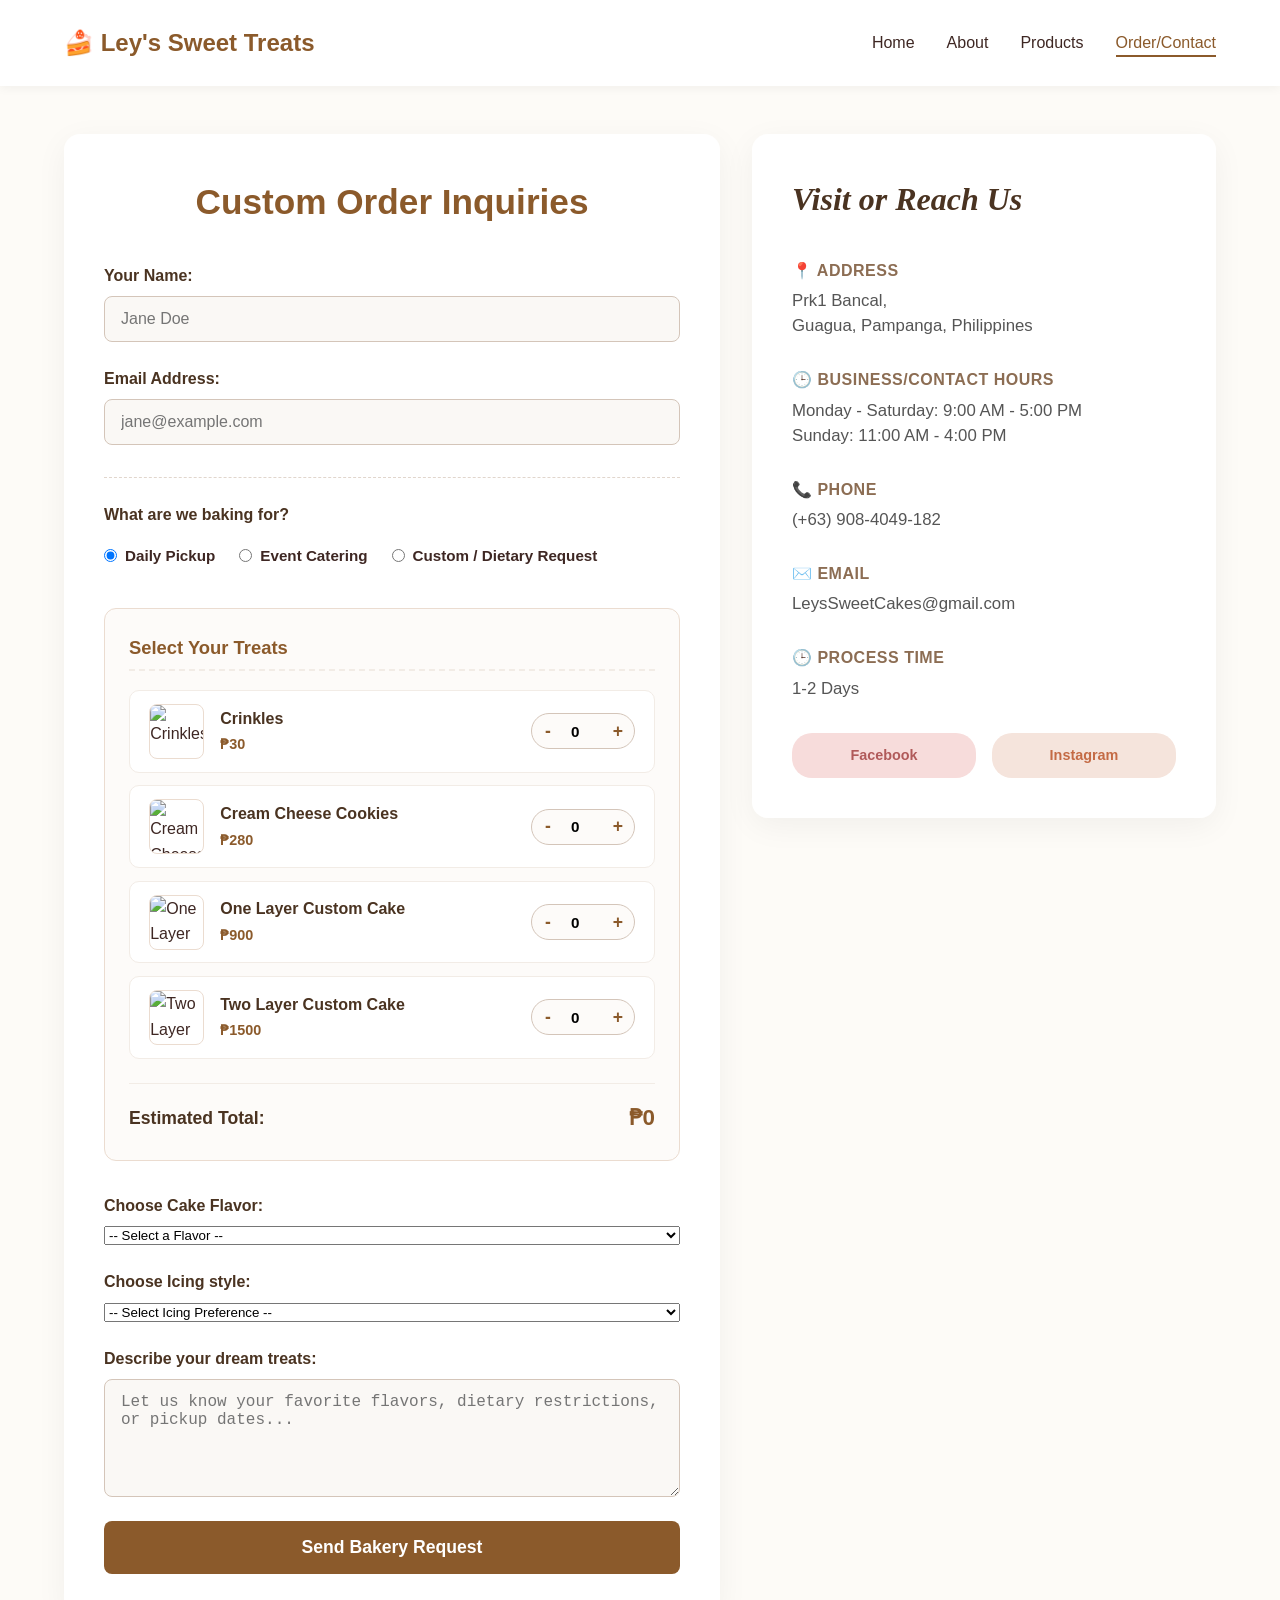
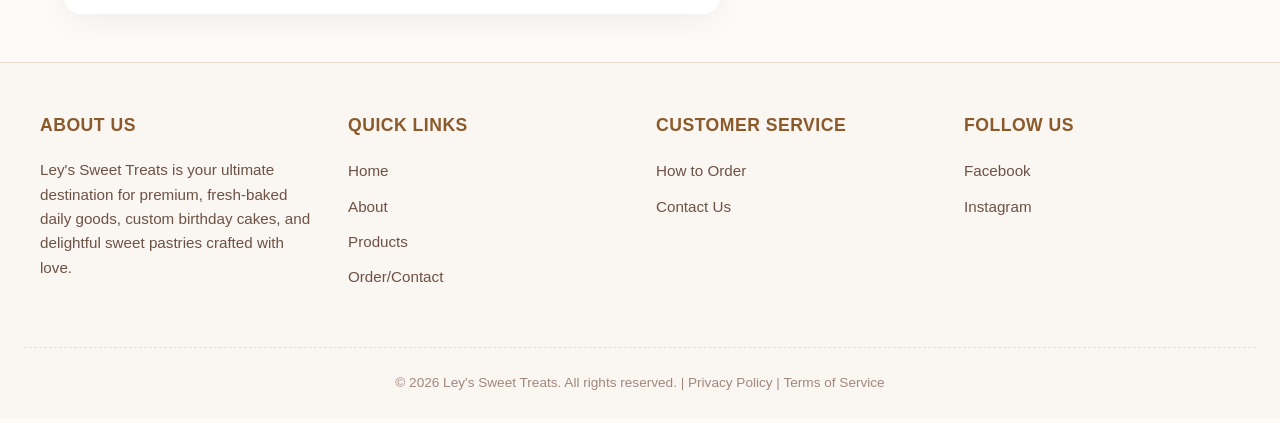
==== contact.html @ 50388822 "Add files via upload" ====
<!DOCTYPE html>
<html lang="en">
<head>
    <meta charset="UTF-8">
    <meta name="viewport" content="width=device-width, initial-scale=1.0">
    <title>Order & Contact - Ley's Sweet Treats</title>
    <link rel="stylesheet" href="Midterm.css">
</head>
<body>

    <header class="main-header">
        <div class="logo">🍰 Ley's Sweet Treats</div>
        <nav class="main-nav">
            <ul>
                <li><a href="Midterm.html">Home</a></li>
                <li><a href="about.html">About</a></li>
                <li><a href="services.html">Products</a></li>
                <li><a href="contact.html" class="active">Order/Contact</a></li>
            </ul>
        </nav>
    </header>

    <main class="contact-page-container">
        
        <section class="contact-form-card">
            <h2 class="form-title">Custom Order Inquiries</h2>
            
            <form action="#" method="POST" class="bakery-form">
                
                <div class="input-field-group">
                    <label for="fullName">Your Name:</label>
                    <input type="text" id="fullName" name="fullName" placeholder="Jane Doe" required>
                </div>

                <div class="input-field-group">
                    <label for="email">Email Address:</label>
                    <input type="email" id="email" name="email" placeholder="jane@example.com" required>
                </div>

                <div class="contact-method-container">
                    <span class="method-title">What are we baking for?</span>
                    <div class="radio-options-row">
                        <label class="radio-label">
                            <input type="radio" name="orderType" value="Daily Pickup" checked> 
                            <span>Daily Pickup</span>
                        </label>
                        <label class="radio-label">
                            <input type="radio" name="orderType" value="Event Catering"> 
                            <span>Event Catering</span>
                        </label>
                        <label class="radio-label">
                            <input type="radio" name="orderType" value="Custom Request" id="type-custom"> 
                            <span>Custom / Dietary Request</span>
                        </label>
                    </div>
                </div>

                <div class="bakery-menu-selection">
                    <span class="selection-title">Select Your Treats</span>
                    
                    <div class="menu-selection-row">
                        <div class="item-meta">
                            <img src="L3.jpg" alt="Crinkles" class="thumb-img">
                            <div class="text-details">
                                <h4>Crinkles</h4>
                                <span class="item-unit-price">₱30</span>
                            </div>
                        </div>
                        <div class="counter-box">
                            <button type="button" class="qty-btn minus" onclick="updateQty('crinkles-qty', -1)">-</button>
                            <input type="number" id="crinkles-qty" name="qty_crinkles" value="0" min="0" readonly>
                            <button type="button" class="qty-btn plus" onclick="updateQty('crinkles-qty', 1)">+</button>
                        </div>
                    </div>

                    <div class="menu-selection-row">
                        <div class="item-meta">
                            <img src="L2.jpg" alt="Cream Cheese Cookies" class="thumb-img">
                            <div class="text-details">
                                <h4>Cream Cheese Cookies</h4>
                                <span class="item-unit-price">₱280</span>
                            </div>
                        </div>
                        <div class="counter-box">
                            <button type="button" class="qty-btn minus" onclick="updateQty('cookies-qty', -1)">-</button>
                            <input type="number" id="cookies-qty" name="qty_cookies" value="0" min="0" readonly>
                            <button type="button" class="qty-btn plus" onclick="updateQty('cookies-qty', 1)">+</button>
                        </div>
                    </div>

                    <div class="menu-selection-row">
                        <div class="item-meta">
                            <img src="L4.jpg" alt="One Layer Custom Cake" class="thumb-img">
                            <div class="text-details">
                                <h4>One Layer Custom Cake</h4>
                                <span class="item-unit-price">₱900</span>
                            </div>
                        </div>
                        <div class="counter-box">
                            <button type="button" class="qty-btn minus" onclick="updateQty('cake1-qty', -1)">-</button>
                            <input type="number" id="cake1-qty" name="qty_cake1" value="0" min="0" readonly>
                            <button type="button" class="qty-btn plus" onclick="updateQty('cake1-qty', 1)">+</button>
                        </div>
                    </div>

                    <div class="menu-selection-row">
                        <div class="item-meta">
                            <img src="L5.jpg" alt="Two Layer Custom Cake" class="thumb-img">
                            <div class="text-details">
                                <h4>Two Layer Custom Cake</h4>
                                <span class="item-unit-price">₱1500</span>
                            </div>
                        </div>
                        <div class="counter-box">
                            <button type="button" class="qty-btn minus" onclick="updateQty('cake2-qty', -1)">-</button>
                            <input type="number" id="cake2-qty" name="qty_cake2" value="0" min="0" readonly>
                            <button type="button" class="qty-btn plus" onclick="updateQty('cake2-qty', 1)">+</button>
                        </div>
                    </div>

                    <div class="total-summary-row">
                        <span>Estimated Total:</span>
                        <strong id="estimated-total">₱0</strong>
                    </div>
                </div>

                <div class="cake-customization-group" id="cakeOptions">
                    <div class="input-field-group">
                        <label for="cakeFlavor">Choose Cake Flavor:</label>
                        <select id="cakeFlavor" name="cakeFlavor">
                            <option value="none">-- Select a Flavor --</option>
                            <option value="chocolate">Chocolate</option>
                            <option value="ube">Ube</option>
                            <option value="vanilla">Vanilla</option>
                            <option value="mix">Custom Mix</option>
                            <option value="others">Others</option>
                        </select>
                    </div>
                    <div class="input-field-group">
                        <label for="cakeIcing">Choose Icing style:</label>
                        <select id="cakeIcing" name="cakeIcing">
                            <option value="none">-- Select Icing Preference --</option>
                            <option value="whipped-cream">Velvety Whipped Cream</option>
                            <option value="buttercream">Classic Buttercream</option>
                            <option value="Fondant">Fondant</option>
                            <option value="no-icing">Others</option>
                        </select>
                    </div>
                </div>

                <div class="input-field-group">
                    <label for="message">Describe your dream treats:</label>
                    <textarea id="message" name="message" rows="5" placeholder="Let us know your favorite flavors, dietary restrictions, or pickup dates..." required></textarea>
                </div>

                <button type="submit" class="send-request-btn">Send Bakery Request</button>
            </form>
        </section>

        <aside class="contact-info-card">
            <h2>Visit or Reach Us</h2>
            
            <div class="info-block">
                <h3>📍 Address</h3>
                <p>Prk1 Bancal,<br>Guagua, Pampanga, Philippines</p>
            </div>

            <div class="info-block">
                <h3>🕒 Business/Contact Hours</h3>
                <p>Monday - Saturday: 9:00 AM - 5:00 PM<br>Sunday: 11:00 AM - 4:00 PM</p>
            </div>

            <div class="info-block">
                <h3>📞 Phone</h3>
                <p>(+63) 908-4049-182</p>
            </div>

            <div class="info-block">
                <h3>✉️ Email</h3>
                <p class="email-link">LeysSweetCakes@gmail.com</p>
            </div>
            
            <div class="info-block">
                <h3>🕒 Process Time </h3>
                <p>1-2 Days</p>
            </div>

            <div class="social-button-group">
                <a href="https://www.facebook.com/arleen.mahia" target="_blank" class="social-badge btn-fb">Facebook</a>
                <a href="https://www.instagram.com/arleenmahia/" target="_blank" class="social-badge btn-ig">Instagram</a>
            </div>
        </aside>

    </main>

    <footer class="main-footer">
        <div class="footer-container">
            
            <div class="footer-column">
                <h3>About Us</h3>
                <p>Ley's Sweet Treats is your ultimate destination for premium, fresh-baked daily goods, custom birthday cakes, and delightful sweet pastries crafted with love.</p>
            </div>

            <div class="footer-column">
                <h3>Quick Links</h3>
                <ul>
                    <li><a href="Midterm.html">Home</a></li>
                    <li><a href="about.html">About</a></li>                   
                    <li><a href="services.html">Products</a></li>
                    <li><a href="contact.html">Order/Contact</a></li>
                </ul>
            </div>

            <div class="footer-column">
                <h3>Customer Service</h3>
                <ul>
                    <li><a href="howtoorder.html">How to Order</a></li>
                    <li><a href="contact.html">Contact Us</a></li>
                </ul>
            </div>

            <div class="footer-column">
                <h3>Follow Us</h3>
                <ul>
                    <li><a href="https://facebook.com" target="_blank">Facebook</a></li>
                    <li><a href="https://instagram.com" target="_blank">Instagram</a></li>
                </ul>
            </div>

        </div>

        <div class="footer-bottom">
            <p>&copy; 2026 Ley's Sweet Treats. All rights reserved. | Privacy Policy | Terms of Service</p>
        </div>
    </footer>

    <script>
    function updateQty(inputId, change) {
        const qtyInput = document.getElementById(inputId);
        let currentVal = parseInt(qtyInput.value) || 0;
        currentVal += change;
        if (currentVal < 0) currentVal = 0;
        qtyInput.value = currentVal;
        calculateTotal();
    }

    function calculateTotal() {
        const pricingMatrix = {
            'crinkles-qty': 30,
            'cookies-qty': 280,
            'cake1-qty': 900,
            'cake2-qty': 1500
        };
        let combinedTotal = 0;
        for (const [id, price] of Object.entries(pricingMatrix)) {
            const itemQuantity = parseInt(document.getElementById(id).value) || 0;
            combinedTotal += itemQuantity * price;
        }
        document.getElementById('estimated-total').innerText = '₱' + combinedTotal.toLocaleString();
    }

    window.addEventListener('DOMContentLoaded', () => {
        const urlParams = new URLSearchParams(window.location.search);
        if (urlParams.get('product') === 'cake') {
            const typeCustomRadio = document.getElementById('type-custom');
            if(typeCustomRadio) typeCustomRadio.checked = true;
            
            updateQty('cake1-qty', 1); 
            const cakeFlavorSelect = document.getElementById('cakeFlavor');
            if(cakeFlavorSelect) cakeFlavorSelect.focus();
        }
    });
    </script>

</body>
</html>
---- Midterm.css ----
:root {
    --primary-color: #8B5A2B;   
    --accent-color: #D2B48C;     
    --accent-dark: #5C3A21;   
    --bg-light: #FDFBF7;         
    --bg-card: #FFFFFF;
    --text-main: #3E2723;        
    --text-muted: #795548;
    --success-color: #4CAF50;
    --border-radius: 8px;
    --transition-speed: 0.3s;
}

* {
    box-sizing: border-box;
    margin: 0;
    padding: 0;
}

body {
    font-family: 'Segoe UI', Tahoma, Geneva, Verdana, sans-serif;
    background-color: var(--bg-light);
    color: var(--text-main);
    line-height: 1.6;
}

.main-header {
    background-color: var(--bg-card);
    display: flex;
    justify-content: space-between;
    align-items: center;
    padding: 1.5rem 5%;
    box-shadow: 0 2px 10px rgba(0, 0, 0, 0.05);
    position: sticky;
    top: 0;
    z-index: 1000;
}

.logo {
    font-size: 1.5rem;
    font-weight: bold;
    color: var(--primary-color);
}

.main-nav ul {
    list-style: none;
    display: flex;
    gap: 2rem;
}

.main-nav a {
    text-decoration: none;
    color: var(--text-main);
    font-weight: 500;
    transition: color var(--transition-speed);
}

.main-nav a:hover,
.main-nav a.active {
    color: var(--primary-color);
    border-bottom: 2px solid var(--primary-color);
    padding-bottom: 4px;
}

.hero-section {
    background: linear-gradient(rgba(160, 153, 149, 0.6), rgba(133, 129, 127, 0.7)), 
                url('Lhey.jpg') no-repeat center center/cover;
    height: 50vh;
    display: flex;
    align-items: center;
    justify-content: center;
    text-align: center;
    color: #ffffff;
    padding: 0 1rem;
}

.hero-content h1 {
    font-size: 3rem;
    margin-bottom: 1rem;
    text-shadow: 1px 1px 5px rgba(0,0,0,0.5);
}

.hero-content p {
    font-size: 1.25rem;
    max-width: 600px;
    margin: 0 auto 2rem auto;
}

.cta-btn {
    display: inline-block;
    background-color: var(--primary-color);
    color: #ffffff;
    padding: 0.8rem 2rem;
    text-decoration: none;
    border-radius: var(--border-radius);
    font-weight: bold;
    transition: background-color var(--transition-speed);
}

.cta-btn:hover {
    background-color: var(--accent-dark);
}

.menu-section {
    padding: 5rem 5%;
    max-width: 1200px;
    margin: 0 auto;
}

.menu-section h2 {
    text-align: center;
    font-size: 2.4rem;
    margin-bottom: 0.5rem;
    color: var(--accent-dark);
}

.menu-subtitle {
    text-align: center;
    color: var(--text-muted);
    font-style: italic;
    margin-bottom: 3rem;
    font-size: 1.1rem;
}

.menu-grid {
    display: grid;
    grid-template-columns: repeat(auto-fit, minmax(280px, 1fr));
    gap: 2rem;
}

.menu-card {
    background-color: var(--bg-card);
    border-radius: var(--border-radius);
    overflow: hidden;
    box-shadow: 0 4px 12px rgba(92, 58, 33, 0.06);
    display: flex;
    flex-direction: column;
    border: 1px solid rgba(210, 180, 140, 0.3);
    transition: transform var(--transition-speed), box-shadow var(--transition-speed);
}

.menu-card:hover {
    transform: translateY(-4px);
    box-shadow: 0 8px 20px rgba(92, 58, 33, 0.12);
}

.card-image img {
    width: 100%;
    height: 200px;
    object-fit: cover;
}

.card-content {
    padding: 1.5rem;
    display: flex;
    flex-direction: column;
    flex-grow: 1;
}

.card-header {
    display: flex;
    justify-content: space-between;
    align-items: baseline;
    margin-bottom: 0.75rem;
}

.menu-card h3 {
    font-size: 1.3rem;
    color: var(--accent-dark);
    font-weight: 600;
}

.card-content .price {
    font-size: 1.4rem;
    font-weight: 700;
    color: var(--primary-color);
    padding: 0;
}

.card-content .description {
    color: var(--text-muted);
    font-size: 0.95rem;
    line-height: 1.5;
    margin-bottom: 1.5rem;
    flex-grow: 1; 
}

.menu-btn {
    background-color: transparent;
    border: 1px solid var(--primary-color);
    color: var(--primary-color);
    padding: 0.6rem 1rem;
    border-radius: var(--border-radius);
    font-weight: 600;
    cursor: pointer;
    font-size: 0.95rem;
    transition: all var(--transition-speed);
}

.menu-btn:hover {
    background-color: var(--primary-color);
    color: #ffffff;
}

.form-section {
    background-color: #F4EFE6; 
    padding: 5rem 5%;
}

.form-section h2 {
    text-align: center;
    font-size: 2.2rem;
    margin-bottom: 2.5rem;
    color: var(--accent-dark);
}

.form-container {
    max-width: 650px;
    margin: 0 auto;
    background-color: var(--bg-card);
    padding: 2.5rem;
    border-radius: var(--border-radius);
    box-shadow: 0 4px 15px rgba(0,0,0,0.05);
}

.form-group {
    margin-bottom: 1.5rem;
}

.form-group label, 
.radio-label {
    display: block;
    margin-bottom: 0.5rem;
    font-weight: 600;
    color: var(--text-main);
}

.form-group input[type="text"],
.form-group input[type="email"],
.form-group textarea {
    width: 100%;
    padding: 0.75rem;
    border: 1px solid var(--accent-color);
    border-radius: var(--border-radius);
    background-color: var(--bg-light);
    font-family: inherit;
    font-size: 1rem;
    transition: outline var(--transition-speed), border-color var(--transition-speed);
}

.form-group input:focus,
.form-group textarea:focus {
    outline: none;
    border-color: var(--primary-color);
    box-shadow: 0 0 0 3px rgba(139, 90, 43, 0.15);
}

.radio-group {
    display: flex;
    flex-direction: column;
    gap: 0.5rem;
    margin-top: 0.5rem;
}

@media (min-width: 480px) {
    .radio-group {
        flex-direction: row;
        gap: 1.5rem;
    }
}

.radio-group label {
    display: inline;
    font-weight: normal;
    margin-left: 0.3rem;
    cursor: pointer;
}

.radio-group input[type="radio"] {
    accent-color: var(--primary-color);
    cursor: pointer;
}

.submit-btn {
    width: 100%;
    background-color: var(--primary-color);
    color: #ffffff;
    border: none;
    padding: 1rem;
    font-size: 1.1rem;
    font-weight: bold;
    border-radius: var(--border-radius);
    cursor: pointer;
    transition: background-color var(--transition-speed);
}

.submit-btn:hover {
    background-color: var(--accent-dark);
}

.main-footer {
    background-color: #faf6f2; 
    color: #5c4033; 
    padding: 3rem 1.5rem 1.5rem 1.5rem;
    font-family: 'Segoe UI', Tahoma, Geneva, Verdana, sans-serif;
    border-top: 1px solid #ebdcd0; 
}

.footer-container {
    display: flex;
    justify-content: space-between;
    gap: 2rem;
    max-width: 1200px;
    margin: 0 auto;
    flex-wrap: wrap;
}

.footer-column {
    flex: 1;
    min-width: 200px;
}

.footer-column h3 {
    color: #8b5a2b; 
    font-size: 1.1rem;
    margin-bottom: 1.2rem;
    text-transform: uppercase;
    letter-spacing: 0.5px;
    font-weight: 700;
}

.footer-column p {
    font-size: 0.95rem;
    line-height: 1.6;
    color: #6d5245;
}

.footer-column ul {
    list-style: none;
    padding: 0;
    margin: 0;
}

.footer-column ul li {
    margin-bottom: 0.6rem;
}

.footer-column ul li a {
    color: #6d5245;
    text-decoration: none;
    font-size: 0.95rem;
    transition: color 0.2s ease, padding-left 0.2s ease;
}

.footer-column ul li a:hover {
    color: #8b5a2b; 
    padding-left: 4px; 
}


.footer-bottom {
    margin-top: 3rem;
    padding-top: 1.5rem;
    border-top: 1px dashed #ebdcd0;
    text-align: center;
}

.footer-bottom p {
    font-size: 0.85rem;
    color: #a0887c;
}
@media (max-width: 768px) {
    .footer-container {
        flex-direction: column;
        gap: 2.5rem;
    }
}

@media (max-width: 768px) {
    .main-header {
        flex-direction: column;
        gap: 1rem;
        padding: 1rem;
    }

    .main-nav ul {
        gap: 1rem;
    }

    .hero-content h1 {
        font-size: 2.2rem;
    }

    .pricing-card.featured {
        transform: none; 
    }

    .form-container {
        padding: 1.5rem;
    }
}

.contact-page-container {
    display: flex;
    gap: 2rem;
    max-width: 1200px;
    margin: 3rem auto;
    padding: 0 1.5rem;
    align-items: flex-start;
}

.contact-form-card, .contact-info-card {
    background: rgba(255, 255, 255, 0.95);
    border-radius: 16px;
    padding: 2.5rem;
    box-shadow: 0 8px 32px rgba(0, 0, 0, 0.05);
}

.contact-form-card {
    flex: 1.5; 
}

.contact-info-card {
    flex: 1;
}

.input-field-group {
    display: flex;
    flex-direction: column;
    margin-bottom: 1.5rem;
}

.input-field-group label {
    font-weight: 600;
    margin-bottom: 0.5rem;
    color: #4a3321;
}

.input-field-group input, .input-field-group textarea {
    padding: 0.8rem 1rem;
    border: 1px solid #d4c5b9;
    border-radius: 8px;
    background-color: #faf8f5;
    font-size: 1rem;
    color: #333;
    transition: all 0.2s ease;
}

.input-field-group input:focus, .input-field-group textarea:focus {
    outline: none;
    border-color: #a07855;
    background-color: #fff;
    box-shadow: 0 0 0 3px rgba(160, 120, 85, 0.1);
}

.contact-method-container {
    margin: 2rem 0;
    border-top: 1px dashed #e1d6cd;
    padding-top: 1.5rem;
}

.method-title {
    display: block;
    font-weight: 600;
    margin-bottom: 1rem;
    color: #4a3321;
}

.radio-options-row {
    display: flex;
    gap: 1.5rem;
    flex-wrap: wrap;
}

.radio-label {
    display: flex;
    align-items: center;
    gap: 0.5rem;
    cursor: pointer;
    font-size: 0.95rem;
}

.send-request-btn {
    background-color: #4a3321;
    color: #fff;
    border: none;
    padding: 1rem 2rem;
    font-size: 1rem;
    font-weight: 600;
    border-radius: 8px;
    cursor: pointer;
    width: 100%;
    transition: background-color 0.2s ease;
}

.send-request-btn:hover {
    background-color: #65462e;
}

.contact-info-card h2 {
    font-family: 'Georgia', serif;
    font-style: italic;
    color: #4a3321;
    font-size: 2rem;
    margin-bottom: 2rem;
}

.info-block {
    margin-bottom: 1.8rem;
}

.info-block h3 {
    font-size: 1rem;
    text-transform: uppercase;
    letter-spacing: 0.5px;
    color: #8c6d53;
    margin-bottom: 0.3rem;
}

.info-block p {
    font-size: 1.05rem;
    color: #555;
    line-height: 1.5;
}

.social-button-group {
    display: flex;
    gap: 1rem;
    margin-top: 2rem;
}

.social-badge {
    flex: 1;
    text-align: center;
    padding: 0.7rem;
    border-radius: 20px;
    text-decoration: none;
    font-weight: 600;
    font-size: 0.9rem;
    transition: transform 0.2s ease;
}

.social-badge:hover {
    transform: translateY(-2px);
}

.btn-fb { background-color: #f7dcdb; color: #b05a5a; }
.btn-ig { background-color: #f5e4dc; color: #c46b45; }

@media (max-width: 768px) {
    .contact-page-container {
        flex-direction: column;
    }
    .contact-form-card, .contact-info-card {
        width: 100%;
    }
}
.form-title {
    font-family: 'Segoe UI', Tahoma, Geneva, Verdana, sans-serif;
    color: #8b5a2b;
    font-size: 2.2rem;
    font-weight: 700;
    text-align: center;
    margin-bottom: 2rem;
}

.send-request-btn {
    background-color: #8b5a2b;
    color: #fff;
    border: none;
    padding: 1rem 2rem;
    font-size: 1.1rem;
    font-weight: 600;
    border-radius: 8px;
    cursor: pointer;
    width: 100%;
    transition: background-color 0.2s ease;
}

.send-request-btn:hover {
    background-color: #6e441f;
}

.bakery-menu-selection {
    background: #fdfbf9;
    border: 1px solid #ebdcd0;
    border-radius: 12px;
    padding: 1.5rem;
    margin-bottom: 2rem;
}
.selection-title {
    display: block;
    font-size: 1.15rem;
    font-weight: 700;
    color: #8b5a2b;
    margin-bottom: 1.2rem;
    border-bottom: 2px dashed #f2ece6;
    padding-bottom: 0.4rem;
}
.menu-selection-row {
    display: flex;
    justify-content: space-between;
    align-items: center;
    background: #ffffff;
    border: 1px solid #f2ece6;
    border-radius: 10px;
    padding: 0.8rem 1.2rem;
    margin-bottom: 0.8rem;
}
.item-meta {
    display: flex;
    align-items: center;
    gap: 1rem;
}
.thumb-img {
    width: 55px;
    height: 55px;
    object-fit: cover;
    border-radius: 8px;
    border: 1px solid #ebdcd0;
}
.text-details h4 {
    margin: 0;
    font-size: 1rem;
    color: #4a3321;
}
.item-unit-price {
    font-size: 0.9rem;
    color: #8b5a2b;
    font-weight: 700;
}
.counter-box {
    display: flex;
    align-items: center;
    background: #fdfbf9;
    border: 1px solid #d4c5b9;
    border-radius: 20px;
    overflow: hidden;
    height: 36px;
}
.qty-btn {
    background: none;
    border: none;
    width: 32px;
    height: 100%;
    font-size: 1.1rem;
    font-weight: 600;
    color: #8b5a2b;
    cursor: pointer;
}
.qty-btn:hover {
    background-color: #f2ece6;
}
.counter-box input[type="number"] {
    width: 38px;
    border: none;
    background: none;
    text-align: center;
    font-size: 0.95rem;
    font-weight: 700;
}
.total-summary-row {
    display: flex;
    justify-content: space-between;
    align-items: center;
    margin-top: 1.5rem;
    padding-top: 1rem;
    border-top: 1px solid #f2ece6;
    font-size: 1.1rem;
    color: #4a3321;
    font-weight: 600;
}
.total-summary-row strong {
    font-size: 1.4rem;
    color: #8b5a2b;
}

:root {
    --bakery-pink: #f7d6d0;
    --bakery-pink-dark: #e8a598;
    --bakery-gold: #dfab6c;
    --cream-bg: #fffbf7;
    --espresso: #3a2e2b;
    --text-muted: #6e5d59;
    --shadow-soft: 0 10px 30px rgba(58, 46, 43, 0.05);
}

.order-guide-container {
    max-width: 1000px;
    margin: 40px auto;
    padding: 0 20px;
    font-family: 'Segoe UI', Tahoma, Geneva, Verdana, sans-serif;
    color: var(--espresso);
    background-color: var(--cream-bg);
}

.order-guide-container h2 {
    text-align: center;
    font-size: 2.2rem;
    color: var(--espresso);
    margin-bottom: 40px;
    position: relative;
}

.order-guide-container h2::after {
    content: '🍰';
    display: block;
    font-size: 1.2rem;
    margin-top: 8px;
}

.order-steps-grid {
    display: grid;
    grid-template-columns: repeat(auto-fit, minmax(220px, 1fr));
    gap: 25px;
    margin-bottom: 60px;
}

.step-card {
    background: #ffffff;
    border: 1px solid rgba(232, 165, 152, 0.2);
    border-radius: 16px;
    padding: 30px 20px;
    text-align: center;
    box-shadow: var(--shadow-soft);
    transition: transform 0.3s ease, box-shadow 0.3s ease;
    position: relative;
}

.step-card:hover {
    transform: translateY(-5px);
    box-shadow: 0 15px 35px rgba(232, 165, 152, 0.15);
}

.step-number {
    display: inline-block;
    background-color: var(--bakery-pink);
    color: var(--espresso);
    font-weight: 700;
    font-size: 0.9rem;
    padding: 6px 16px;
    border-radius: 20px;
    text-transform: uppercase;
    letter-spacing: 1px;
    margin-bottom: 15px;
}

.step-card h3 {
    font-size: 1.25rem;
    margin-bottom: 12px;
    color: var(--espresso);
}

.step-card p {
    font-size: 0.95rem;
    line-height: 1.6;
    color: var(--text-muted);
    margin: 0;
}

.timeline-section {
    background: #ffffff;
    padding: 40px;
    border-radius: 20px;
    box-shadow: var(--shadow-soft);
    margin-bottom: 40px;
    border-left: 5px solid var(--bakery-gold);
}

.timeline-section h3 {
    font-size: 1.6rem;
    margin-top: 0;
    margin-bottom: 25px;
    color: var(--espresso);
}

.timeline-table-wrapper {
    overflow-x: auto;
}

.timeline-table {
    width: 100%;
    border-collapse: collapse;
    text-align: left;
}

.timeline-table th {
    background-color: #fff5f2;
    color: var(--espresso);
    font-weight: 600;
    padding: 15px;
    border-bottom: 2px solid var(--bakery-pink);
}

.timeline-table td {
    padding: 15px;
    border-bottom: 1px solid #f2ece9;
    color: var(--text-muted);
    font-size: 0.95rem;
    line-height: 1.5;
}

.timeline-table tr:last-child td {
    border-bottom: none;
}

.order-warning-box {
    background-color: #fff9f3;
    border: 1px dashed var(--bakery-gold);
    border-left: 4px solid var(--bakery-gold);
    border-radius: 12px;
    padding: 20px 25px;
    margin-top: 30px;
    display: flex;
    align-items: flex-start;
    gap: 15px;
}

.order-warning-box span {
    font-size: 1.5rem;
    line-height: 1;
}

.order-warning-box p {
    margin: 0;
    font-size: 0.95rem;
    line-height: 1.6;
    color: var(--espresso);
}

.order-warning-box strong {
    color: var(--espresso);
}

@media (max-width: 600px) {
    .order-steps-grid {
        grid-template-columns: 1fr;
    }
    
    .timeline-section {
        padding: 20px;
    }
    
    .timeline-table th, 
    .timeline-table td {
        padding: 10px;
        font-size: 0.85rem;
    }
}
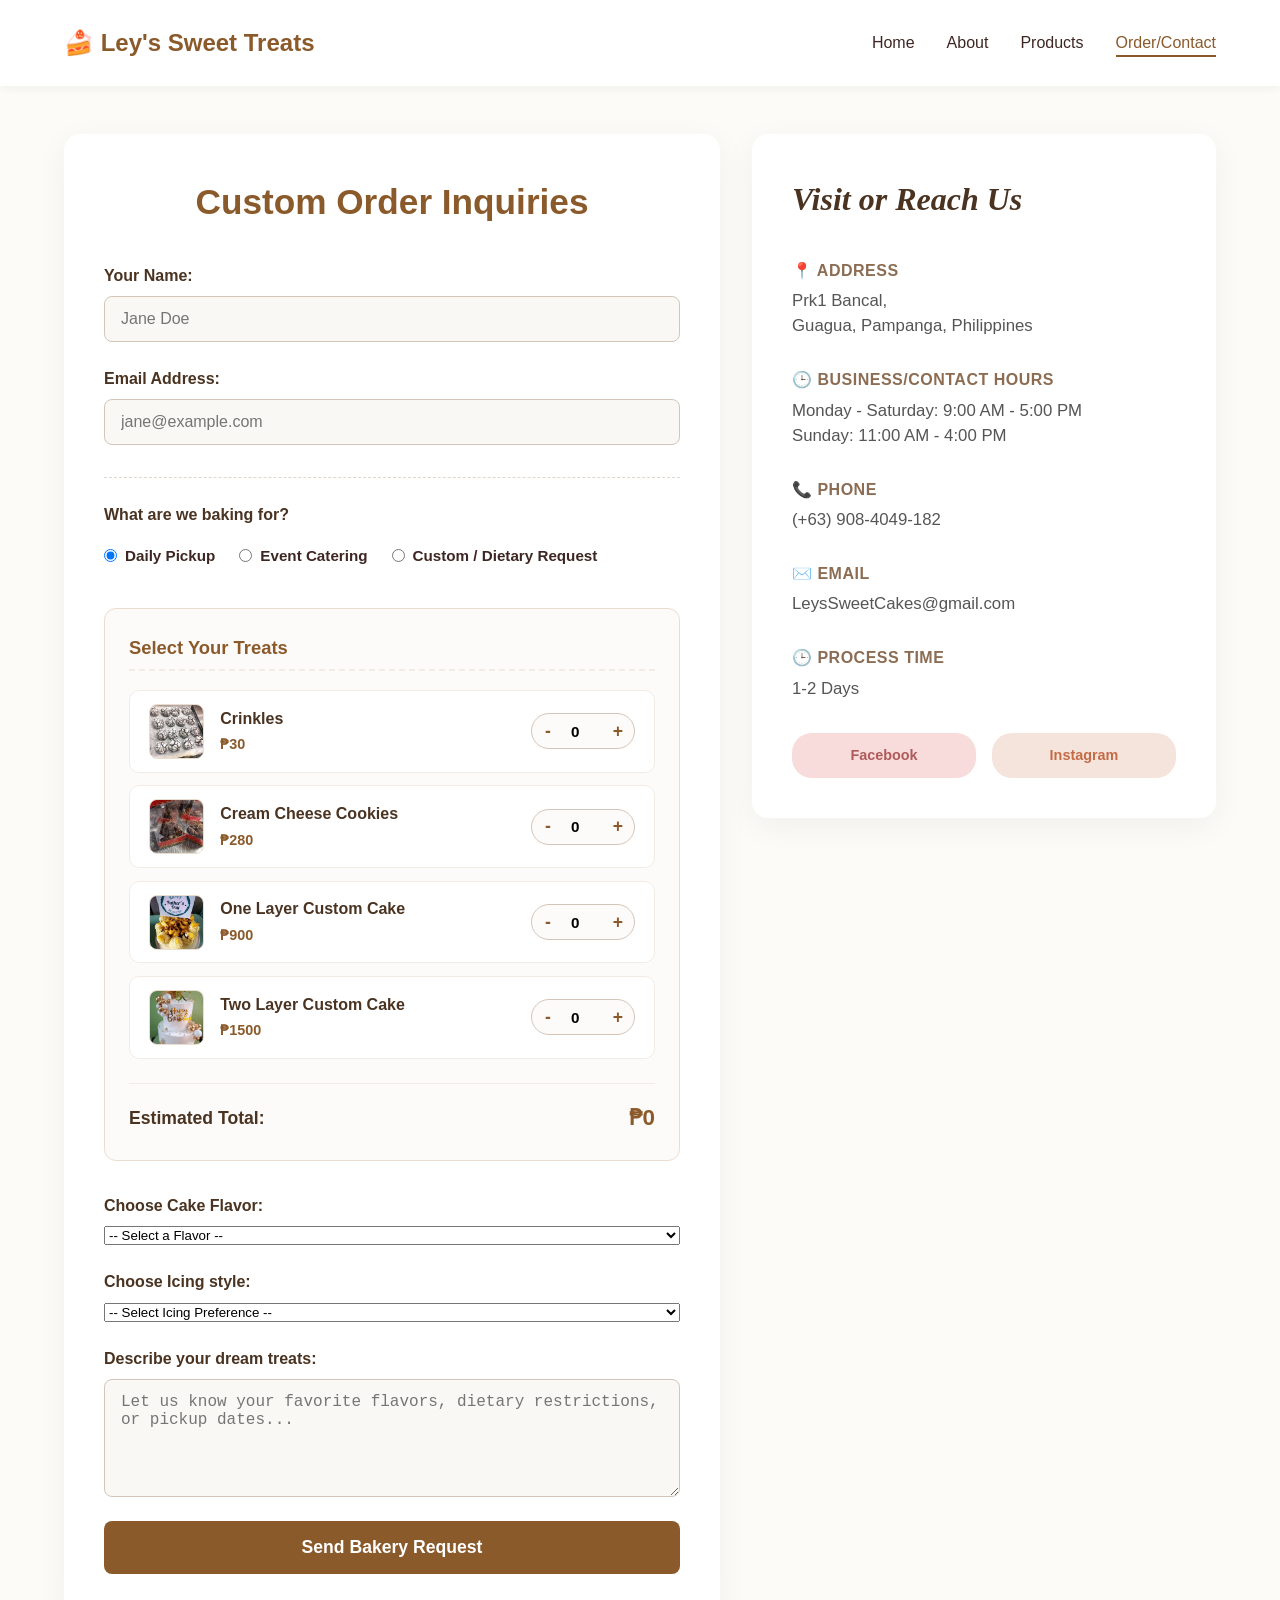
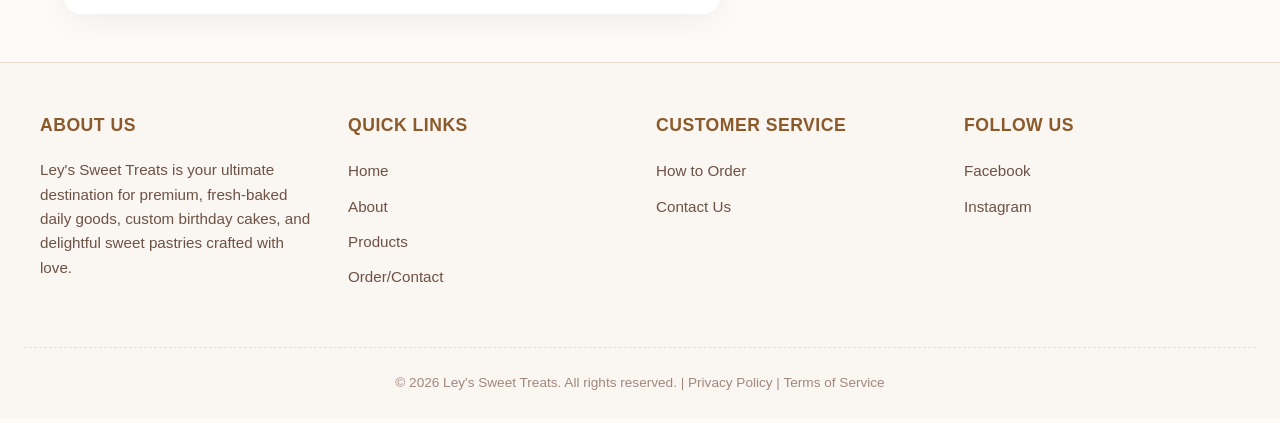
==== commit 71ca7ea1: "Add files via upload" ====
--- a/contact.html
+++ b/contact.html
@@ -186,7 +186,7 @@
             </div>
 
             <div class="social-button-group">
-                <a href="https://www.facebook.com/arleen.mahia" target="_blank" class="social-badge btn-fb">Facebook</a>
+                <a href="https://www.facebook.com/profile.php?id=61591947929282" target="_blank" class="social-badge btn-fb">Facebook</a>
                 <a href="https://www.instagram.com/arleenmahia/" target="_blank" class="social-badge btn-ig">Instagram</a>
             </div>
         </aside>
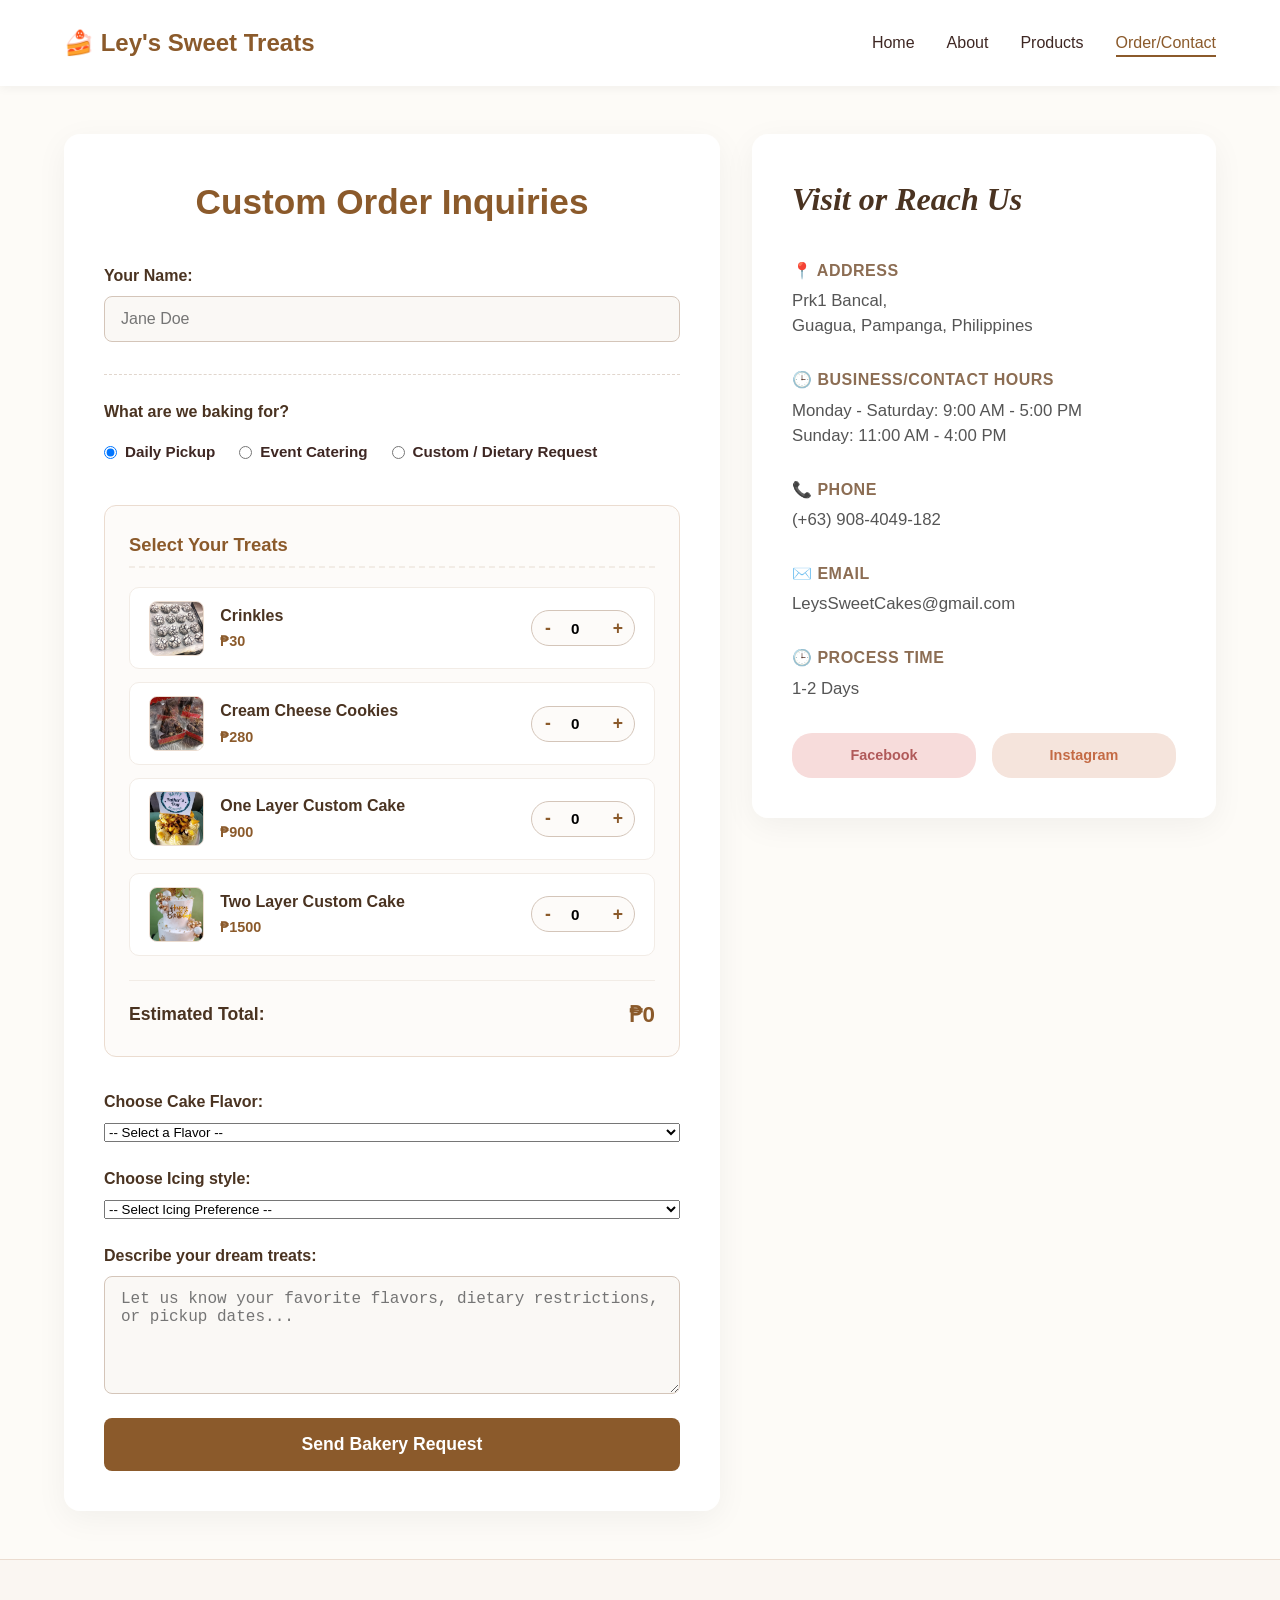
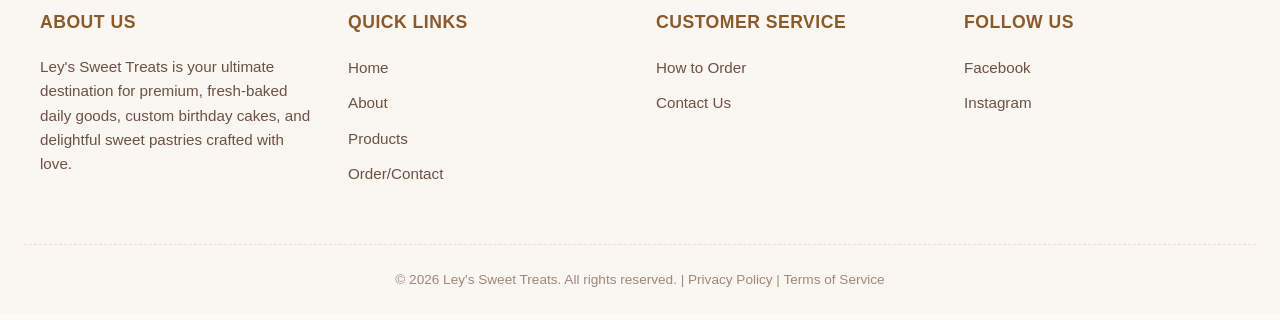
==== commit 104ee40d: "Add files via upload" ====
--- a/contact.html
+++ b/contact.html
@@ -30,11 +30,6 @@
                 <div class="input-field-group">
                     <label for="fullName">Your Name:</label>
                     <input type="text" id="fullName" name="fullName" placeholder="Jane Doe" required>
-                </div>
-
-                <div class="input-field-group">
-                    <label for="email">Email Address:</label>
-                    <input type="email" id="email" name="email" placeholder="jane@example.com" required>
                 </div>
 
                 <div class="contact-method-container">
@@ -186,7 +181,7 @@
             </div>
 
             <div class="social-button-group">
-                <a href="https://www.facebook.com/profile.php?id=61591947929282" target="_blank" class="social-badge btn-fb">Facebook</a>
+                <a href="https://www.facebook.com/arleen.mahia" target="_blank" class="social-badge btn-fb">Facebook</a>
                 <a href="https://www.instagram.com/arleenmahia/" target="_blank" class="social-badge btn-ig">Instagram</a>
             </div>
         </aside>
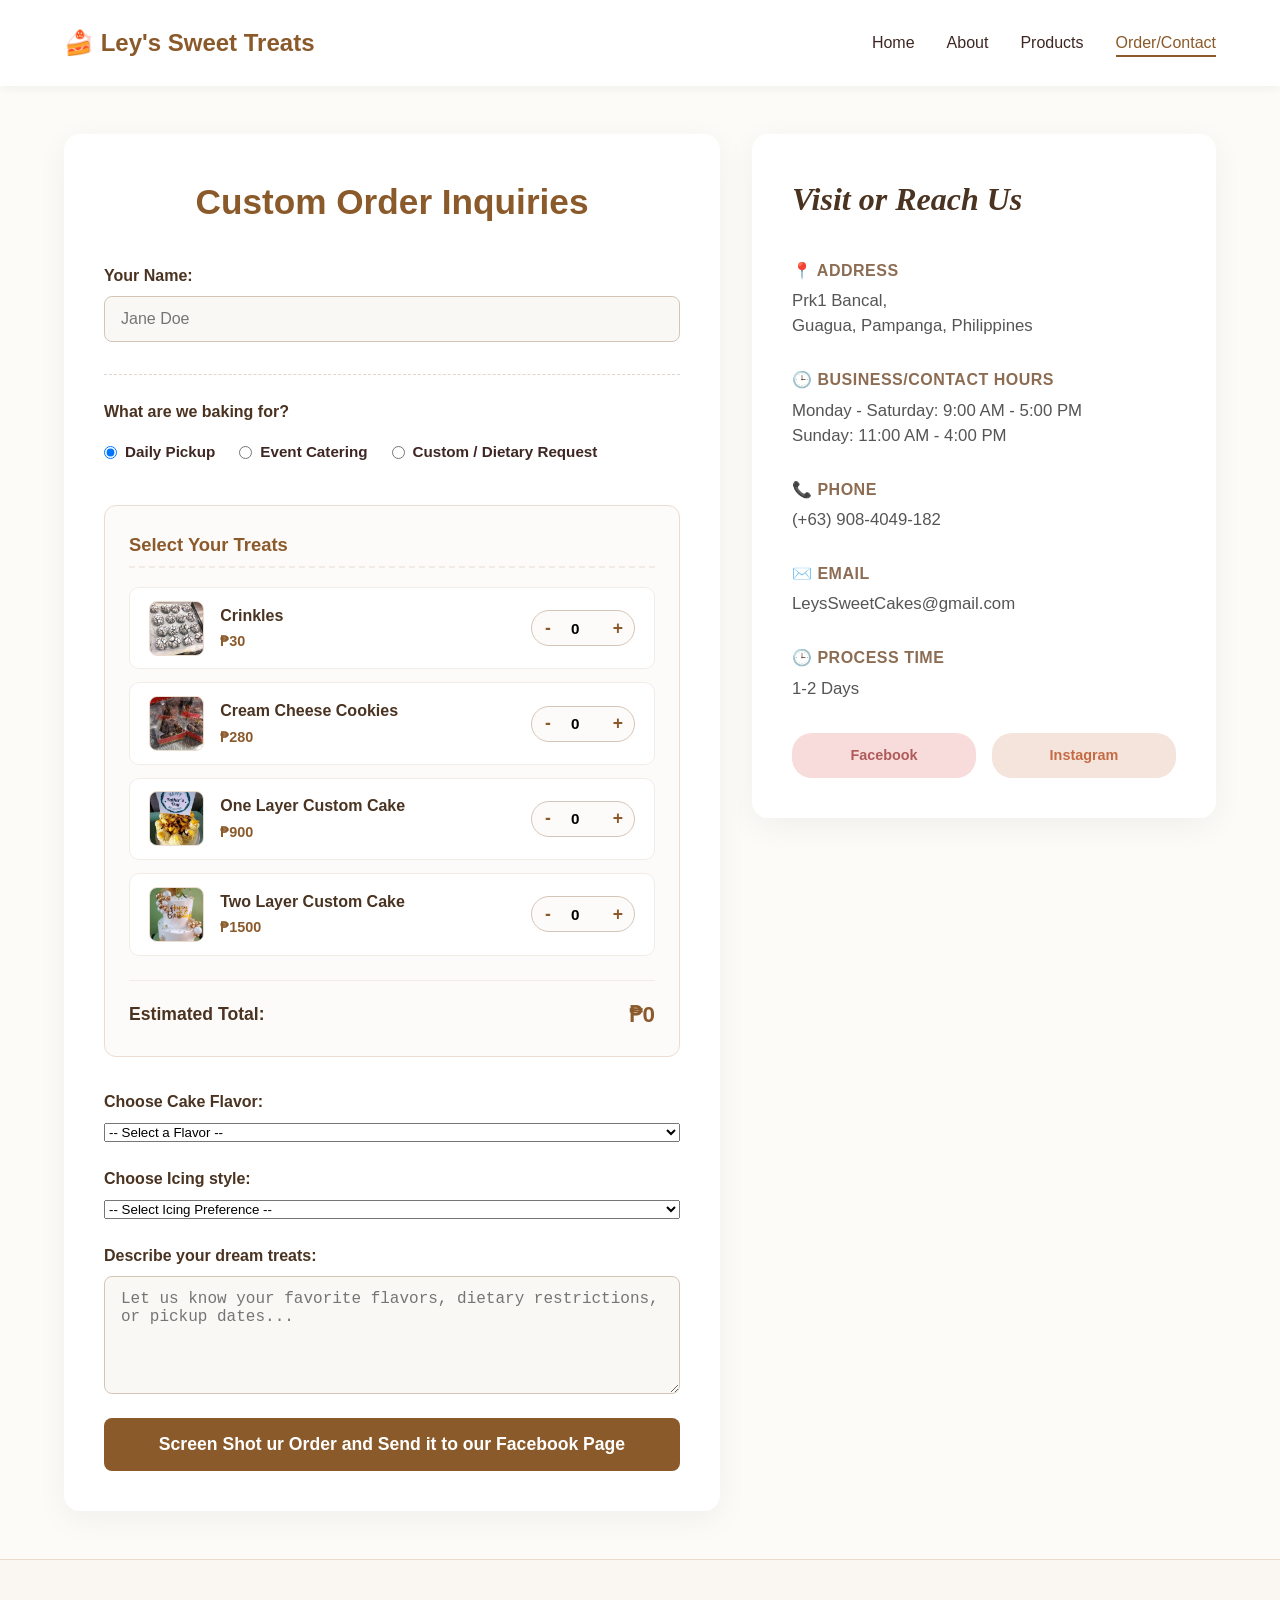
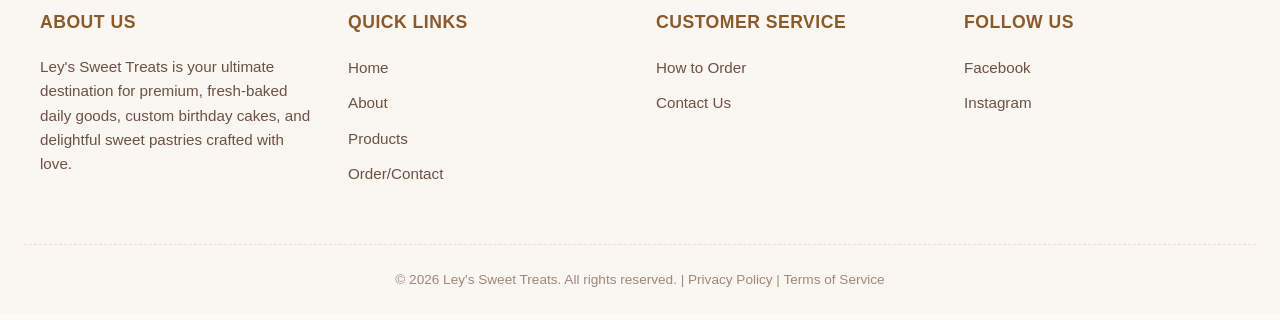
==== commit e01e38a0: "Add files via upload" ====
--- a/contact.html
+++ b/contact.html
@@ -148,7 +148,7 @@
                     <textarea id="message" name="message" rows="5" placeholder="Let us know your favorite flavors, dietary restrictions, or pickup dates..." required></textarea>
                 </div>
 
-                <button type="submit" class="send-request-btn">Send Bakery Request</button>
+                <button type="submit" class="send-request-btn">Screen Shot ur Order and Send it to our Facebook Page</button>
             </form>
         </section>
 
@@ -181,7 +181,7 @@
             </div>
 
             <div class="social-button-group">
-                <a href="https://www.facebook.com/arleen.mahia" target="_blank" class="social-badge btn-fb">Facebook</a>
+                <a href="https://www.facebook.com/profile.php?id=61591947929282" target="_blank" class="social-badge btn-fb">Facebook</a>
                 <a href="https://www.instagram.com/arleenmahia/" target="_blank" class="social-badge btn-ig">Instagram</a>
             </div>
         </aside>
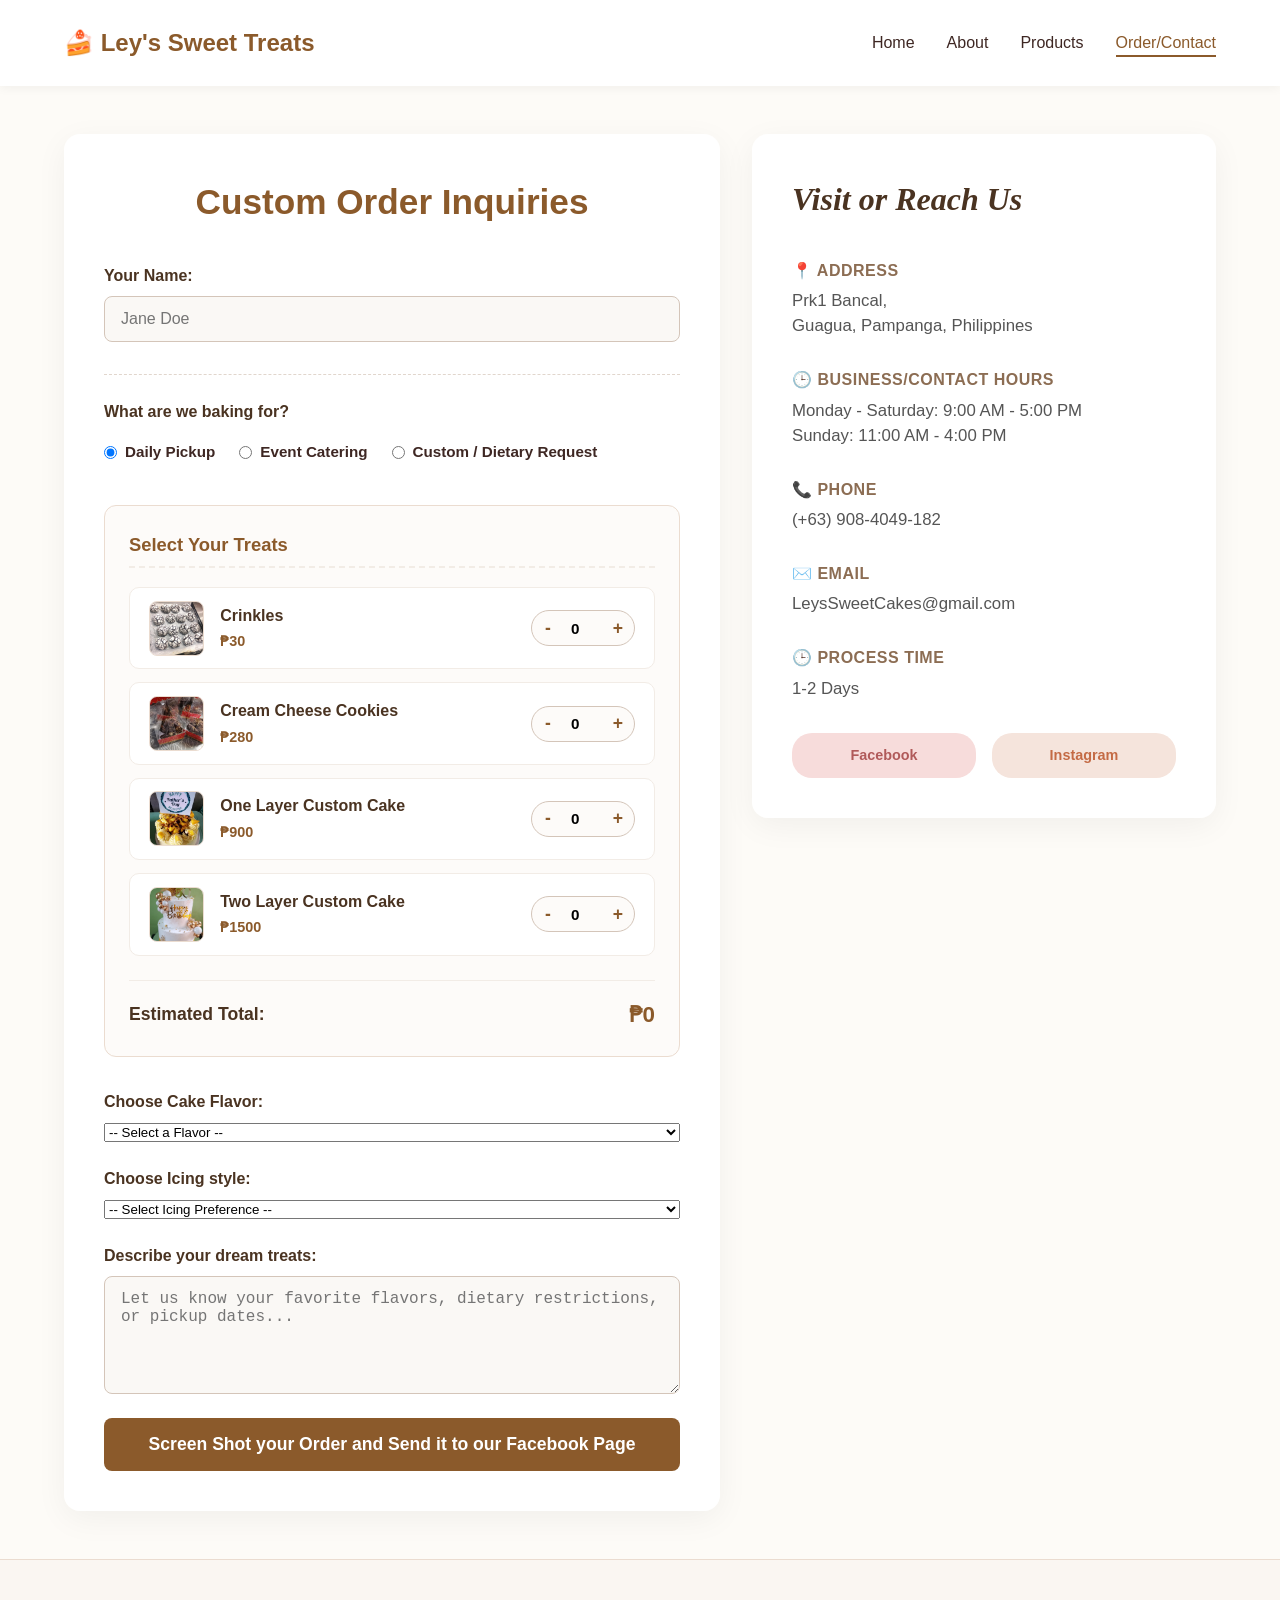
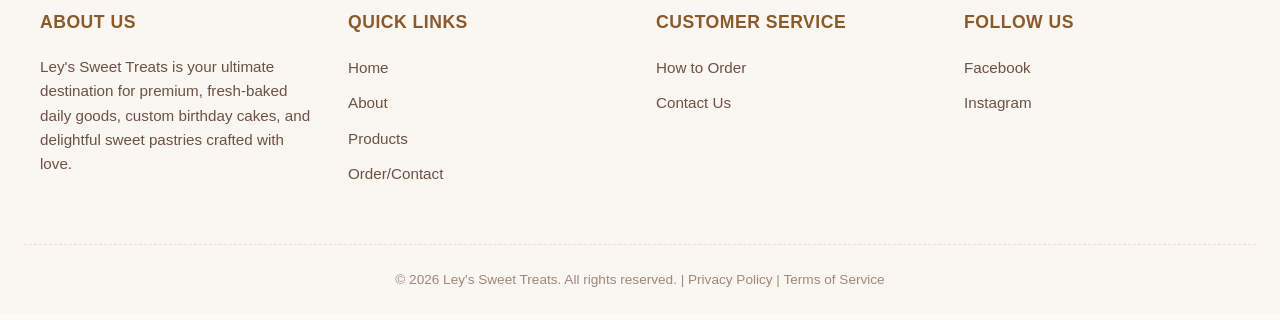
==== commit 28f94a8a: "Fix HTML encoding issues in contact.html" ====
--- a/contact.html
+++ b/contact.html
@@ -148,7 +148,7 @@
                     <textarea id="message" name="message" rows="5" placeholder="Let us know your favorite flavors, dietary restrictions, or pickup dates..." required></textarea>
                 </div>
 
-                <button type="submit" class="send-request-btn">Screen Shot ur Order and Send it to our Facebook Page</button>
+                <button type="submit" class="send-request-btn">Screen Shot your Order and Send it to our Facebook Page</button>
             </form>
         </section>
 
@@ -268,4 +268,4 @@
     </script>
 
 </body>
-</html>+</html>
